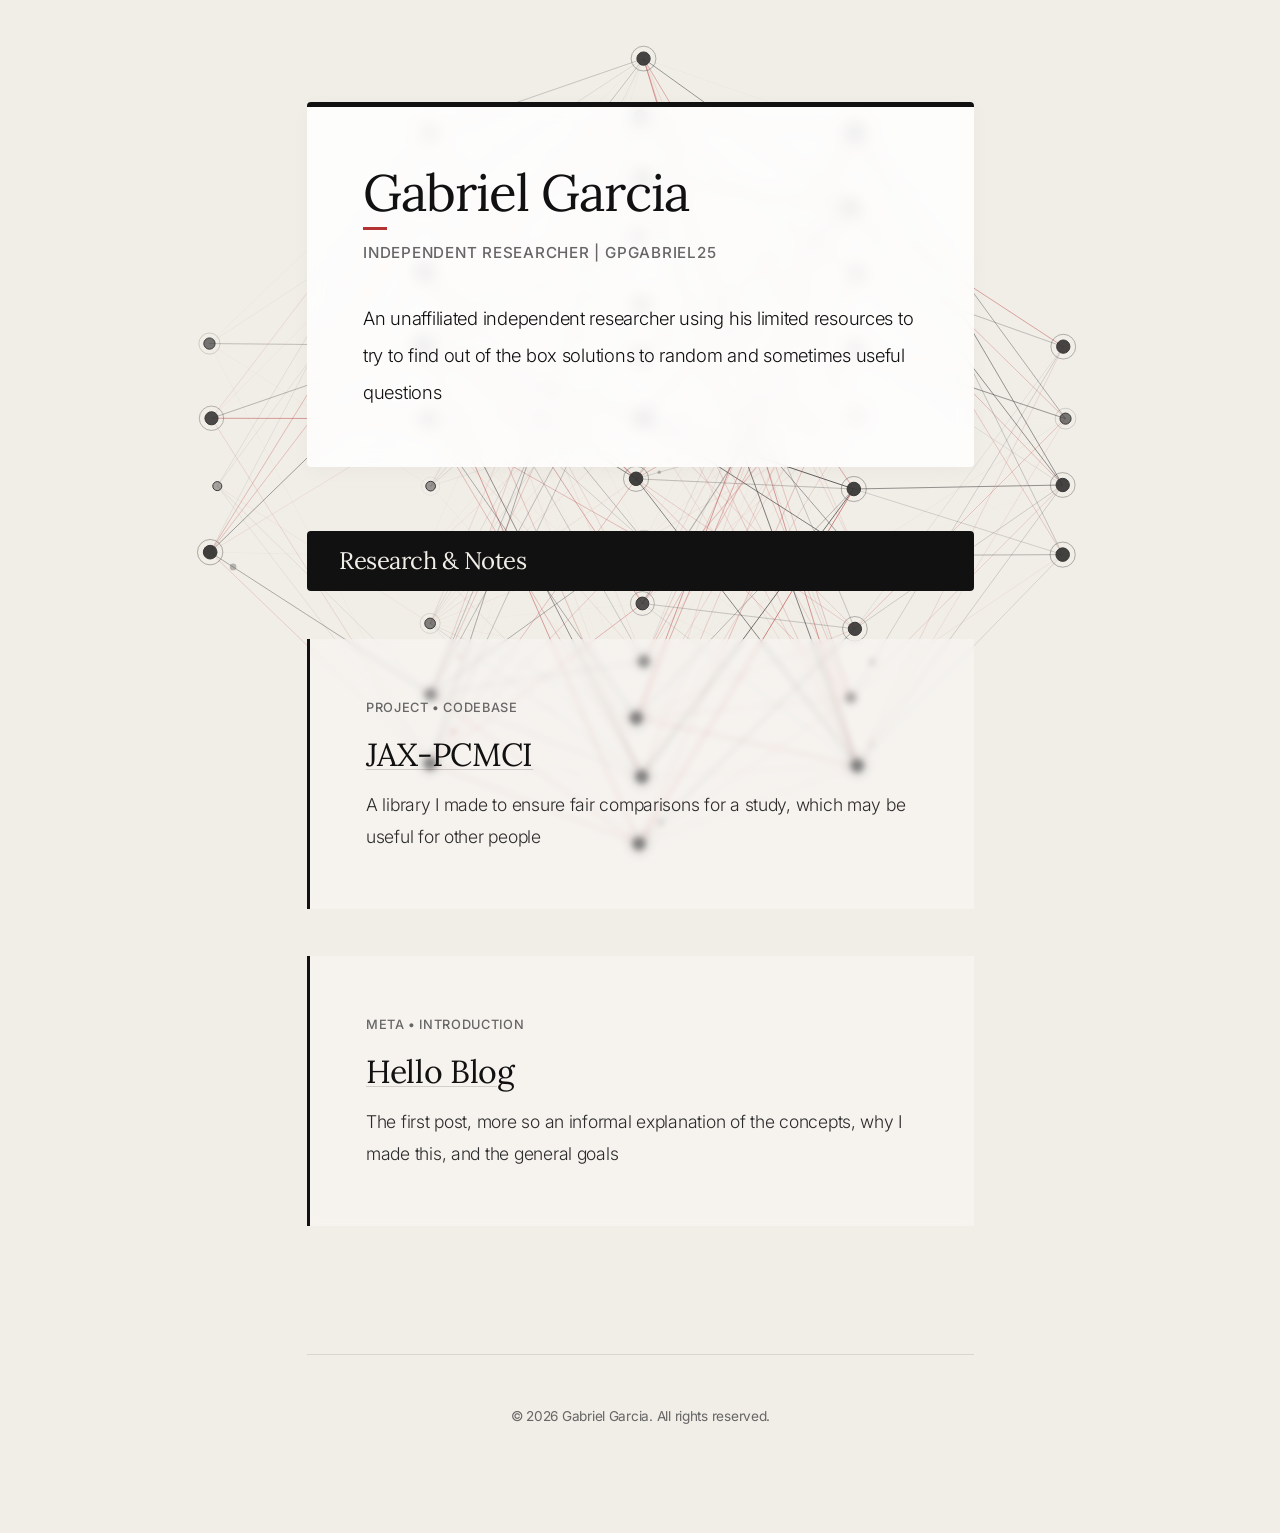
==== index.html @ cdfe9f6c "Woah, real blog now" ====
<!DOCTYPE html>
<html lang="en">
<head>
    <meta charset="UTF-8">
    <meta name="viewport" content="width=device-width, initial-scale=1.0">
    <title>Gabriel Garcia | Independent Researcher</title>
    <link rel="stylesheet" href="styles.css">
    <link rel="preconnect" href="https://fonts.googleapis.com">
    <link rel="preconnect" href="https://fonts.gstatic.com" crossorigin>
    <link href="https://fonts.googleapis.com/css2?family=Inter:wght@400;500;600&family=Lora:ital,wght@0,400;0,500;1,400&display=swap" rel="stylesheet">
</head>
<body>
    <canvas id="network-canvas"></canvas>
    
    <div class="container">
        <header class="header post" style="margin-bottom: 4rem; border-left: none; border-top: 5px solid var(--text-black); backdrop-filter: blur(8px); -webkit-backdrop-filter: blur(8px); background-color: rgba(255, 255, 255, 0.85); padding: clamp(2rem, 5vw, 3.5rem); border-radius: 4px; box-shadow: 0 4px 20px rgba(0,0,0,0.03);">
            <h1 style="margin-bottom: 1rem;">Gabriel Garcia</h1>
            <p class="subtitle">Independent Researcher | gpgabriel25</p>
            <p class="bio">
                An unaffiliated independent researcher using his limited resources to try to find out of the box solutions to random and sometimes useful questions
            </p>
        </header>

        <main class="feed">
            <div class="post title-card" style="padding: 1rem 2rem; background-color: #111111; color: #f1ede7; border: none; border-radius: 4px;">
                <h2 style="margin: 0; border: none; padding: 0; color: #f1ede7;">Research &amp; Notes</h2>
            </div>

            <article class="post">
                <div class="post-meta">Project &bull; Codebase</div>
                <h3 class="post-title"><a href="jax-pcmci.html">JAX-PCMCI</a></h3>
                <p class="post-excerpt">A library I made to ensure fair comparisons for a study, which may be useful for other people</p>
            </article>

            <article class="post">
                <div class="post-meta">Meta &bull; Introduction</div>
                <h3 class="post-title"><a href="hello-blog.html">Hello Blog</a></h3>
                <p class="post-excerpt">The first post, more so an informal explanation of the concepts, why I made this, and the general goals</p>
            </article>
        </main>
        
        <footer>
            <p>&copy; 2026 Gabriel Garcia. All rights reserved.</p>
        </footer>
    </div>

    <script src="script.js"></script>
</body>
</html>
---- styles.css ----
:root {
    --bg-beige: #f1ede7; /* Reverted to classy, muted pale paper beige */
    --text-black: #111111;
    --card-white: rgba(255, 255, 255, 0.35);
    --meta-gray: #666666;
    --accent-line: rgba(17, 17, 17, 0.1);
}

* {
    box-sizing: border-box;
    margin: 0;
    padding: 0;
}

::selection {
    background-color: rgba(0, 0, 0, 0.08);
    color: currentcolor;
    text-shadow: none;
}
::-moz-selection {
    background-color: rgba(0, 0, 0, 0.08);
    color: currentcolor;
    text-shadow: none;
}

body {
    background-color: var(--bg-beige);
    color: var(--text-black);
    font-family: 'Inter', system-ui, -apple-system, sans-serif;
    font-size: clamp(1rem, 1vw + 0.875rem, 1.125rem);
    line-height: 2;
    letter-spacing: -0.015em;
    position: relative;
    overflow-x: hidden;
}

#network-canvas {
    position: fixed;
    top: 0;
    left: 0;
    width: 100vw;
    height: 100vh;
    z-index: -1;
    pointer-events: none;
    opacity: 0.85;
    contain: layout paint size style;
    will-change: opacity;
    animation: fadeInCanvas 2.5s ease-out forwards;
}

@keyframes fadeInCanvas {
    0% { opacity: 0; }
    100% { opacity: 0.85; }
}

/* Asymmetrical Grid Style Structural Flow */
.container {
    max-width: 65ch; /* Strict typographic containment */
    margin: 0 auto;
    padding: clamp(4rem, 8vw, 8rem) 1.5rem;
}

/* Typography */
h1, h2, h3 {
    font-family: 'Lora', serif;
    font-weight: 300;
    letter-spacing: -0.02em;
    line-height: 1.15;
    color: var(--text-black);
}

h1 {
    font-size: clamp(2.5rem, 4vw, 3.5rem);
    margin-bottom: 0.5rem;
    position: relative;
    display: inline-block;
}

h1::after {
    content: '';
    position: absolute;
    bottom: -8px;
    left: 0;
    width: 24px;
    height: 3px;
    background-color: #b43232;
}

h2 {
    font-size: 1.5rem;
    margin-block-start: 4rem;
    margin-block-end: 2.5rem;
    padding-bottom: 0.5rem;
    border-bottom: 1px solid var(--accent-line);
}

.subtitle {
    font-size: 0.95rem;
    color: var(--meta-gray);
    font-weight: 500;
    letter-spacing: 0.05em;
    text-transform: uppercase;
    margin-bottom: 2rem;
}

.bio {
    font-size: 1.15rem;
    color: var(--text-black);
    font-weight: 300;
    max-width: 60ch;
}

.header {
    margin-bottom: 6rem;
}

/* Posts Feed */
.feed {
    display: flex;
    flex-direction: column;
    gap: 3rem;
}

.post {
    background-color: var(--card-white);
    backdrop-filter: blur(3px);
    -webkit-backdrop-filter: blur(3px);
    padding: clamp(2rem, 5vw, 3.5rem);
    border: none;
    border-left: 3px solid var(--text-black);
    transition: background-color 0.4s ease, border-left-color 0.4s ease;
    contain: content;
}

.post:hover {
    background-color: rgba(255, 255, 255, 0.6);
    border-left-color: #b43232; /* Subtle red hover syncs with the neural net */
}

.post-meta {
    font-size: 0.8rem;
    color: var(--meta-gray);
    margin-bottom: 1rem;
    letter-spacing: 0.05em;
    text-transform: uppercase;
    font-weight: 500;
}

.post-title {
    font-size: clamp(1.5rem, 3vw, 2rem);
    margin-bottom: 1rem;
    letter-spacing: -0.01em;
    color: var(--text-black);
}

/* Fluid Unobtrusive Link Transitions */
.post-title a {
    color: var(--text-black);
    text-decoration: underline;
    text-decoration-thickness: 1px;
    text-decoration-color: rgba(0, 0, 0, 0.15);
    text-underline-offset: 3px;
    transition: text-decoration-color 0.4s cubic-bezier(0.22, 0.61, 0.36, 1),
                text-underline-offset 0.4s cubic-bezier(0.22, 0.61, 0.36, 1);
}

.post-title a:hover {
    text-decoration-color: rgba(0, 0, 0, 0.85);
    text-underline-offset: 5px;
}

.post-excerpt {
    font-size: 1.1rem;
    color: #2b2b2b;
    font-weight: 300;
    line-height: 1.8;
}

/* Footer */
footer {
    margin-top: 8rem;
    text-align: center;
    font-size: 0.85rem;
    color: var(--meta-gray);
    contain: layout paint;
    border-top: 1px solid var(--accent-line);
    padding-top: 3rem; /* Extreme padding for aesthetic feel */
}

/* Mobile Adjustments */
@media (max-width: 600px) {
    .container {
        padding: 3rem 1.25rem;
    }
    
    .post {
        padding: 1.5rem 1rem;
        background-color: rgba(255, 255, 255, 0.45);
        backdrop-filter: blur(4px);
        -webkit-backdrop-filter: blur(4px);
    }

    h1 {
        display: block;
        margin-bottom: 1rem;
    }
}
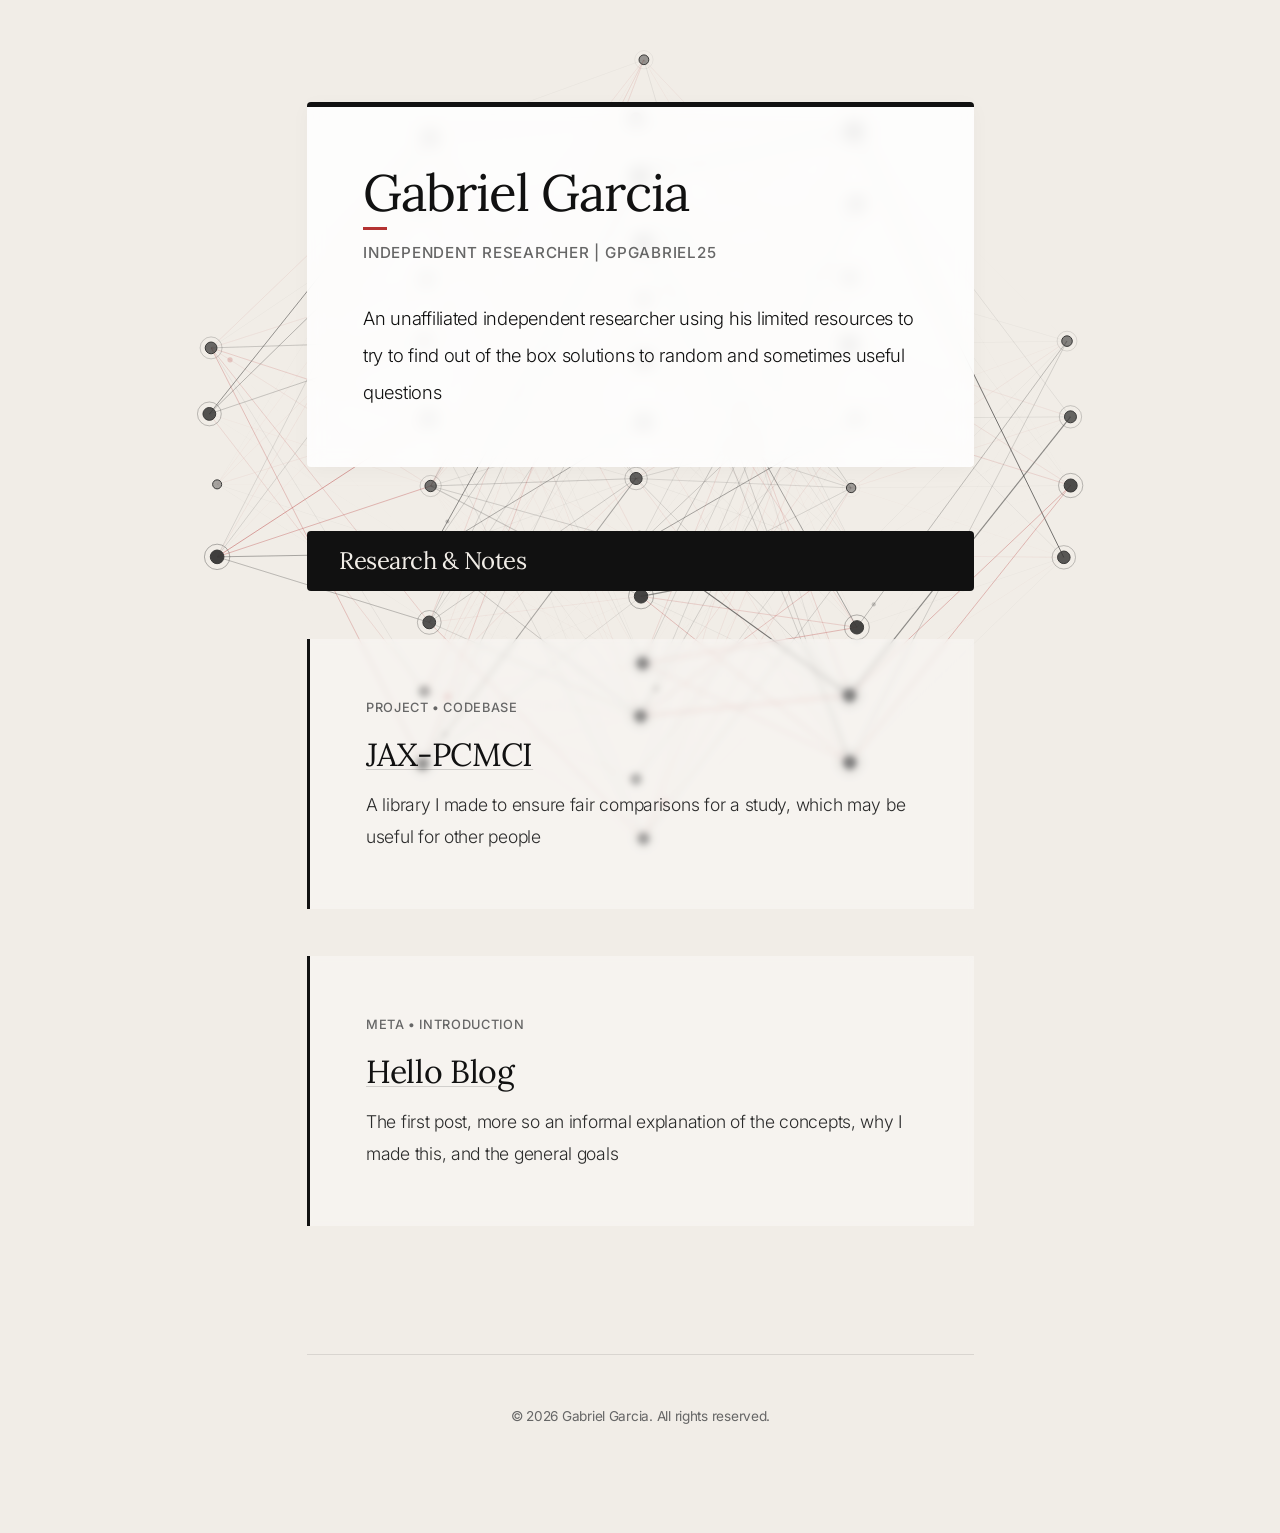
==== commit f0a0b14d: "SEO I suppose" ====
--- a/index.html
+++ b/index.html
@@ -4,6 +4,33 @@
     <meta charset="UTF-8">
     <meta name="viewport" content="width=device-width, initial-scale=1.0">
     <title>Gabriel Garcia | Independent Researcher</title>
+    <meta name="description" content="Gabriel Garcia — independent researcher working on causal discovery, JAX, and machine learning. Projects, writings, and open-source tools.">
+    <link rel="canonical" href="https://gpgabriel25.github.io/">
+    <!-- Open Graph -->
+    <meta property="og:type" content="website">
+    <meta property="og:title" content="Gabriel Garcia | Independent Researcher">
+    <meta property="og:description" content="Independent researcher working on causal discovery, JAX, and machine learning. Projects, writings, and open-source tools.">
+    <meta property="og:url" content="https://gpgabriel25.github.io/">
+    <meta property="og:site_name" content="Gabriel Garcia">
+    <!-- Twitter -->
+    <meta name="twitter:card" content="summary">
+    <meta name="twitter:title" content="Gabriel Garcia | Independent Researcher">
+    <meta name="twitter:description" content="Independent researcher working on causal discovery, JAX, and machine learning.">
+    <!-- Structured Data -->
+    <script type="application/ld+json">
+    {
+      "@context": "https://schema.org",
+      "@type": "WebSite",
+      "name": "Gabriel Garcia",
+      "url": "https://gpgabriel25.github.io/",
+      "author": {
+        "@type": "Person",
+        "name": "Gabriel Garcia",
+        "url": "https://gpgabriel25.github.io/",
+        "jobTitle": "Independent Researcher"
+      }
+    }
+    </script>
     <link rel="stylesheet" href="styles.css">
     <link rel="preconnect" href="https://fonts.googleapis.com">
     <link rel="preconnect" href="https://fonts.gstatic.com" crossorigin>
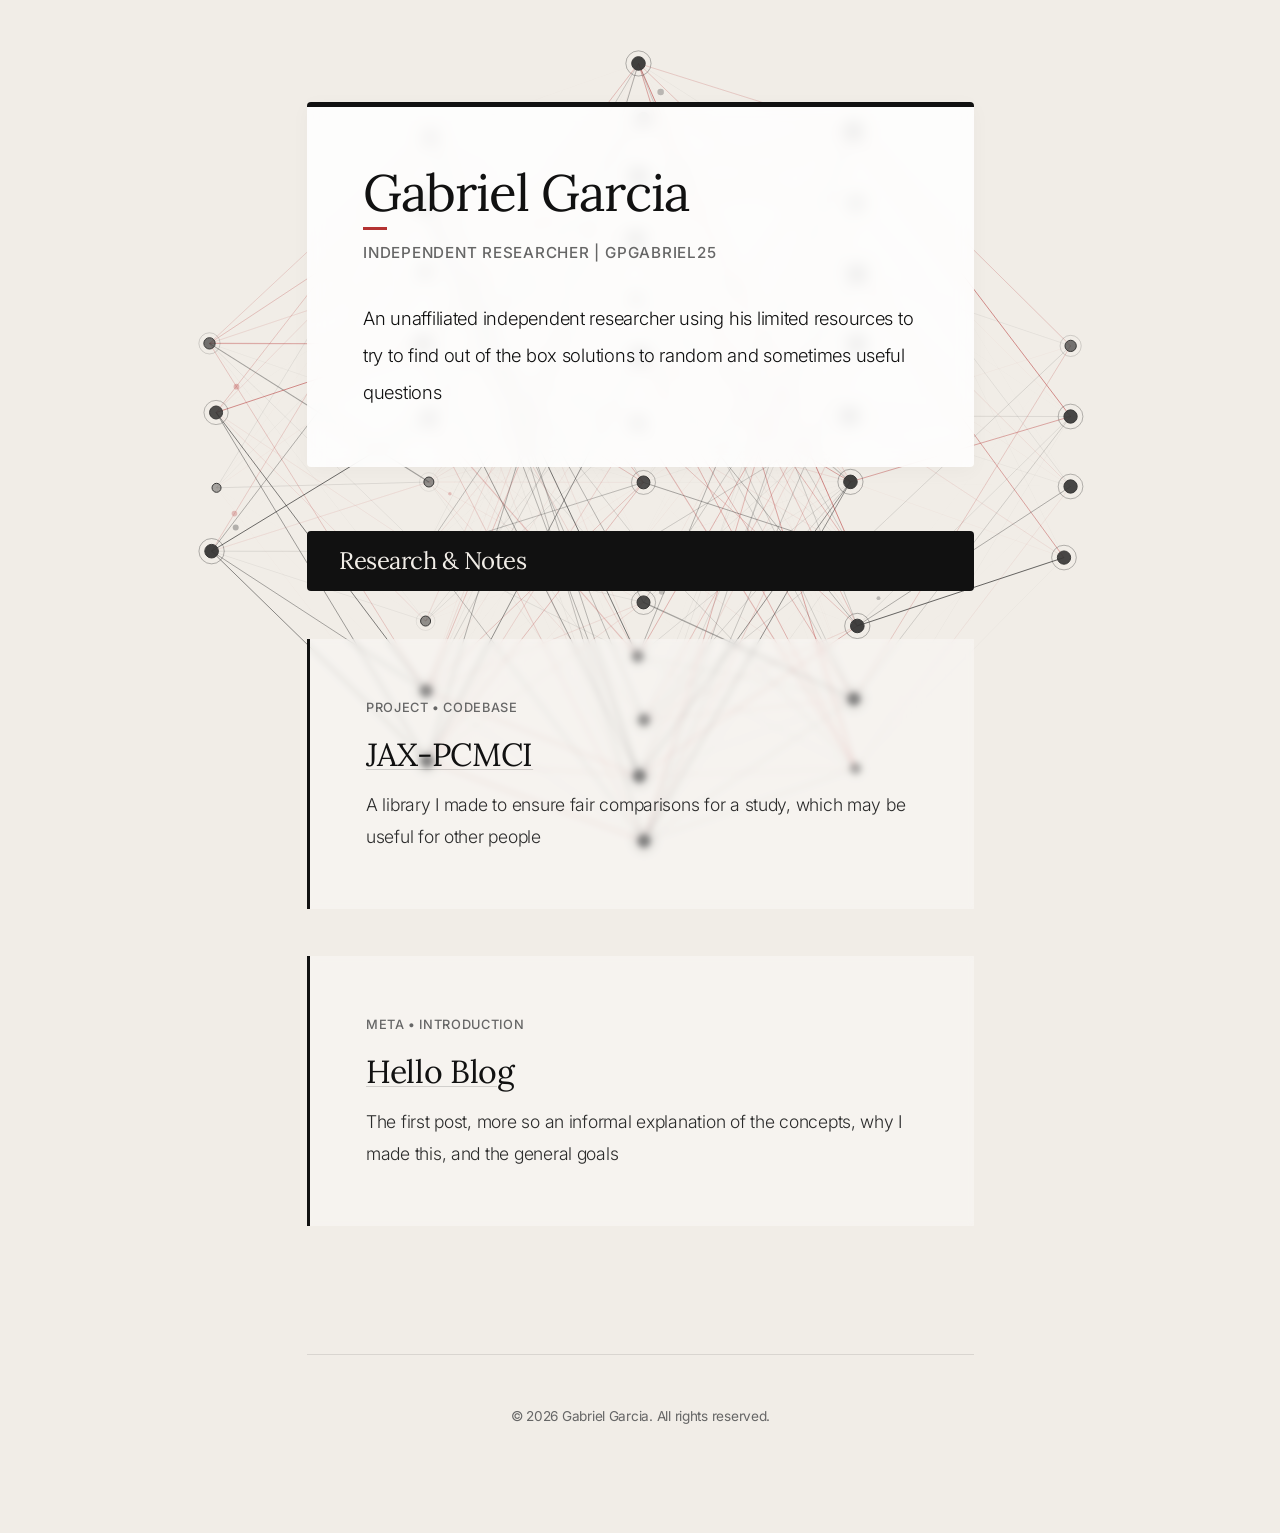
==== commit 349726d6: "Add the google verify thing and fix a weird refresh rate bug I noticed, oh and images, plus a nice f" ====
--- a/index.html
+++ b/index.html
@@ -3,6 +3,7 @@
 <head>
     <meta charset="UTF-8">
     <meta name="viewport" content="width=device-width, initial-scale=1.0">
+    <link rel="icon" type="image/svg+xml" href="favicon.svg">
     <title>Gabriel Garcia | Independent Researcher</title>
     <meta name="description" content="Gabriel Garcia — independent researcher working on causal discovery, JAX, and machine learning. Projects, writings, and open-source tools.">
     <link rel="canonical" href="https://gpgabriel25.github.io/">
@@ -12,10 +13,14 @@
     <meta property="og:description" content="Independent researcher working on causal discovery, JAX, and machine learning. Projects, writings, and open-source tools.">
     <meta property="og:url" content="https://gpgabriel25.github.io/">
     <meta property="og:site_name" content="Gabriel Garcia">
+    <meta property="og:image" content="https://gpgabriel25.github.io/images/og-index.png">
+    <meta property="og:image:width" content="1200">
+    <meta property="og:image:height" content="630">
     <!-- Twitter -->
-    <meta name="twitter:card" content="summary">
+    <meta name="twitter:card" content="summary_large_image">
     <meta name="twitter:title" content="Gabriel Garcia | Independent Researcher">
     <meta name="twitter:description" content="Independent researcher working on causal discovery, JAX, and machine learning.">
+    <meta name="twitter:image" content="https://gpgabriel25.github.io/images/og-index.png">
     <!-- Structured Data -->
     <script type="application/ld+json">
     {
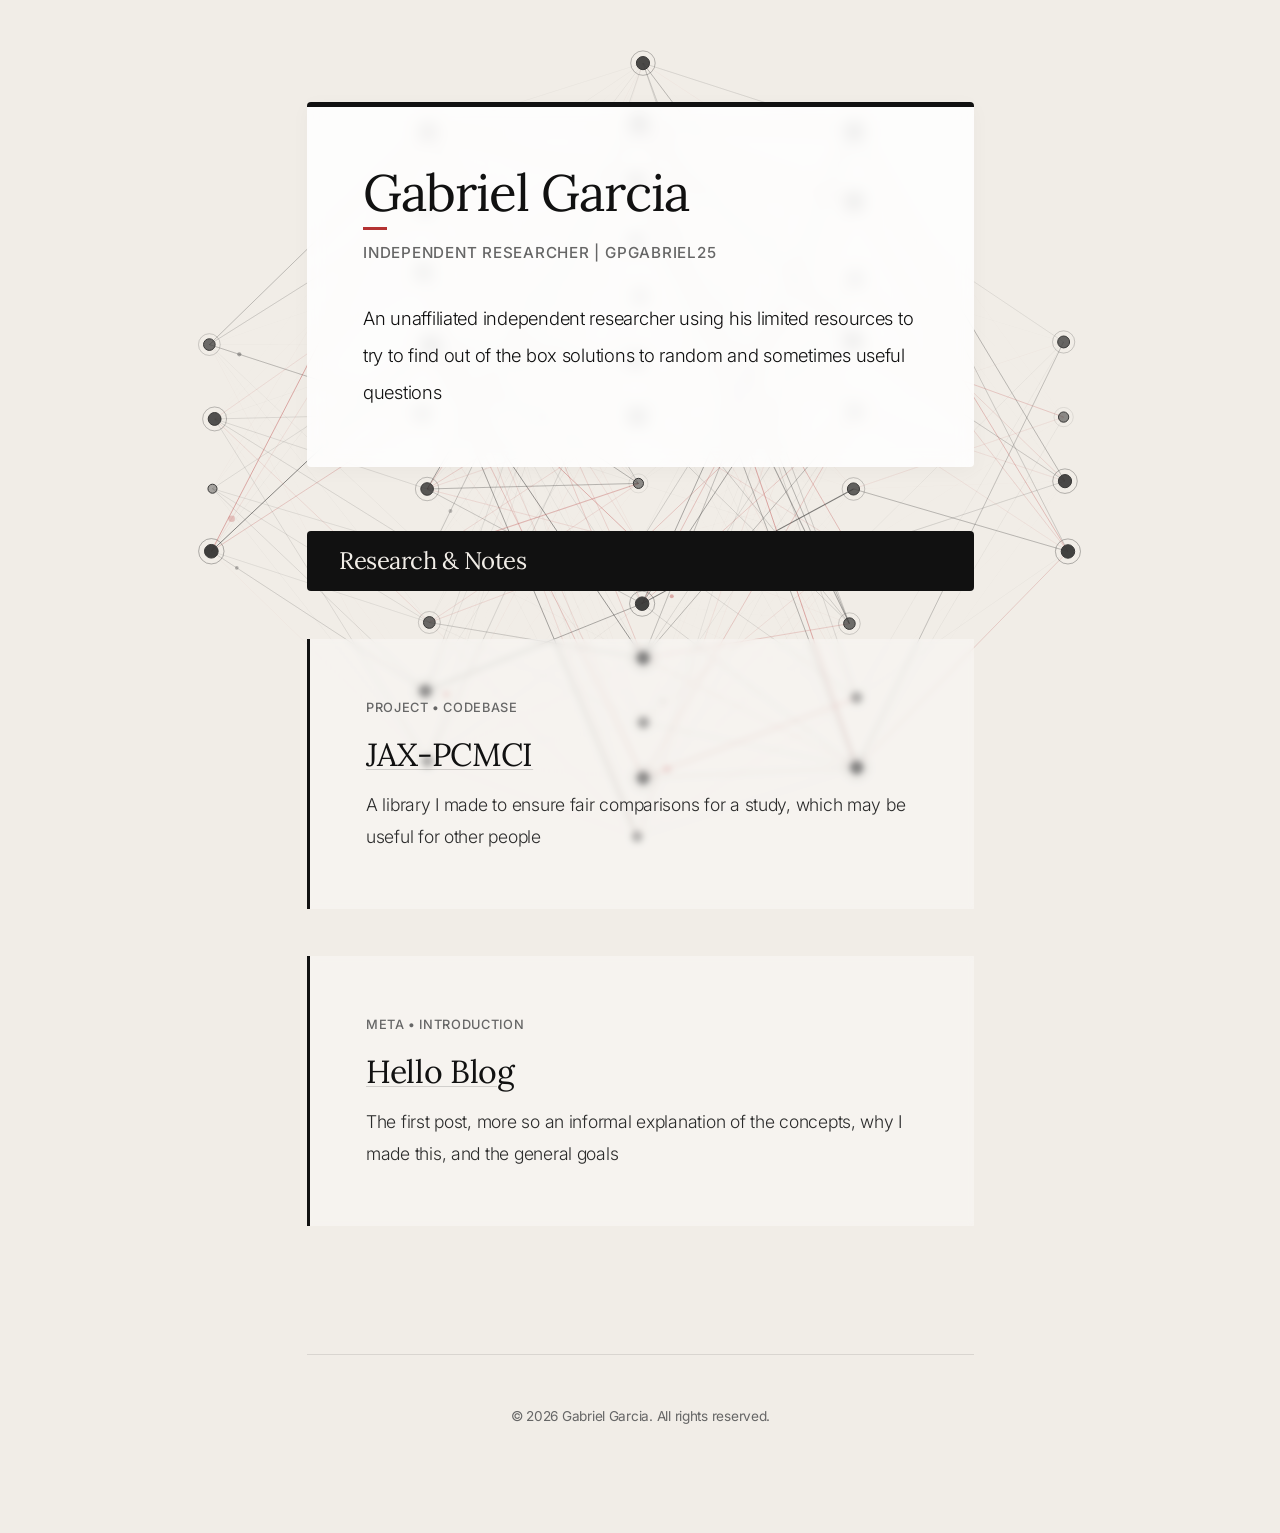
==== commit 74305ead: "SEO: fix H1 headings, add defer to scripts, add custom 404" ====
--- a/index.html
+++ b/index.html
@@ -76,6 +76,6 @@
         </footer>
     </div>
 
-    <script src="script.js"></script>
+    <script src="script.js" defer></script>
 </body>
 </html>
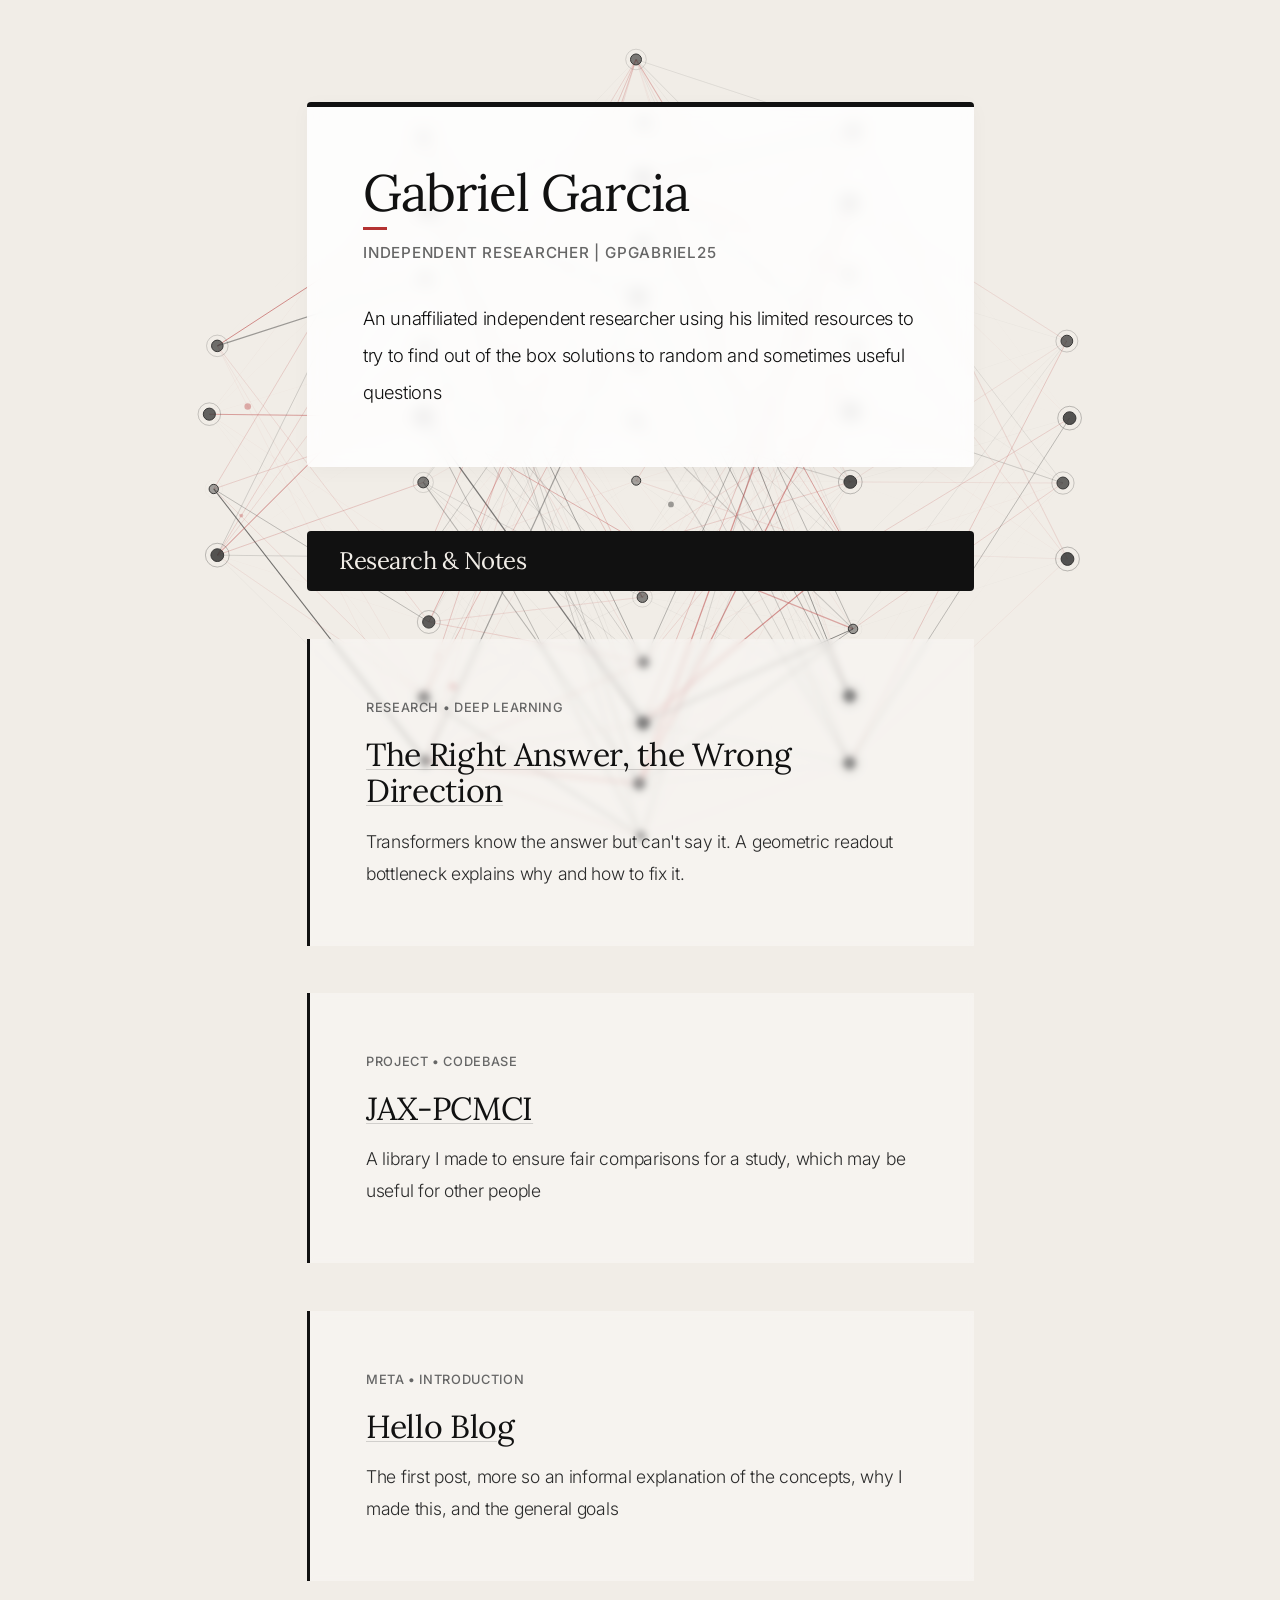
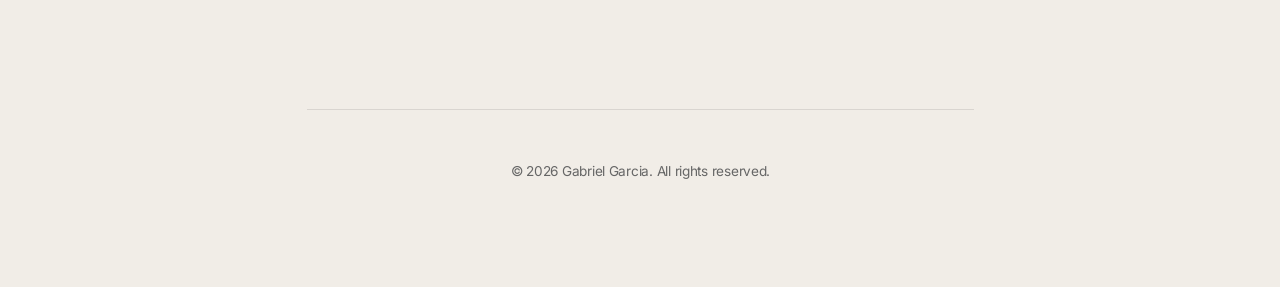
==== commit 275a7797: "index: add counting blog entry" ====
--- a/index.html
+++ b/index.html
@@ -59,6 +59,12 @@
             </div>
 
             <article class="post">
+                <div class="post-meta">Research &bull; Deep Learning</div>
+                <h3 class="post-title"><a href="why-transformers-cant-count.html">The Right Answer, the Wrong Direction</a></h3>
+                <p class="post-excerpt">Transformers know the answer but can't say it. A geometric readout bottleneck explains why and how to fix it.</p>
+            </article>
+
+            <article class="post">
                 <div class="post-meta">Project &bull; Codebase</div>
                 <h3 class="post-title"><a href="jax-pcmci.html">JAX-PCMCI</a></h3>
                 <p class="post-excerpt">A library I made to ensure fair comparisons for a study, which may be useful for other people</p>
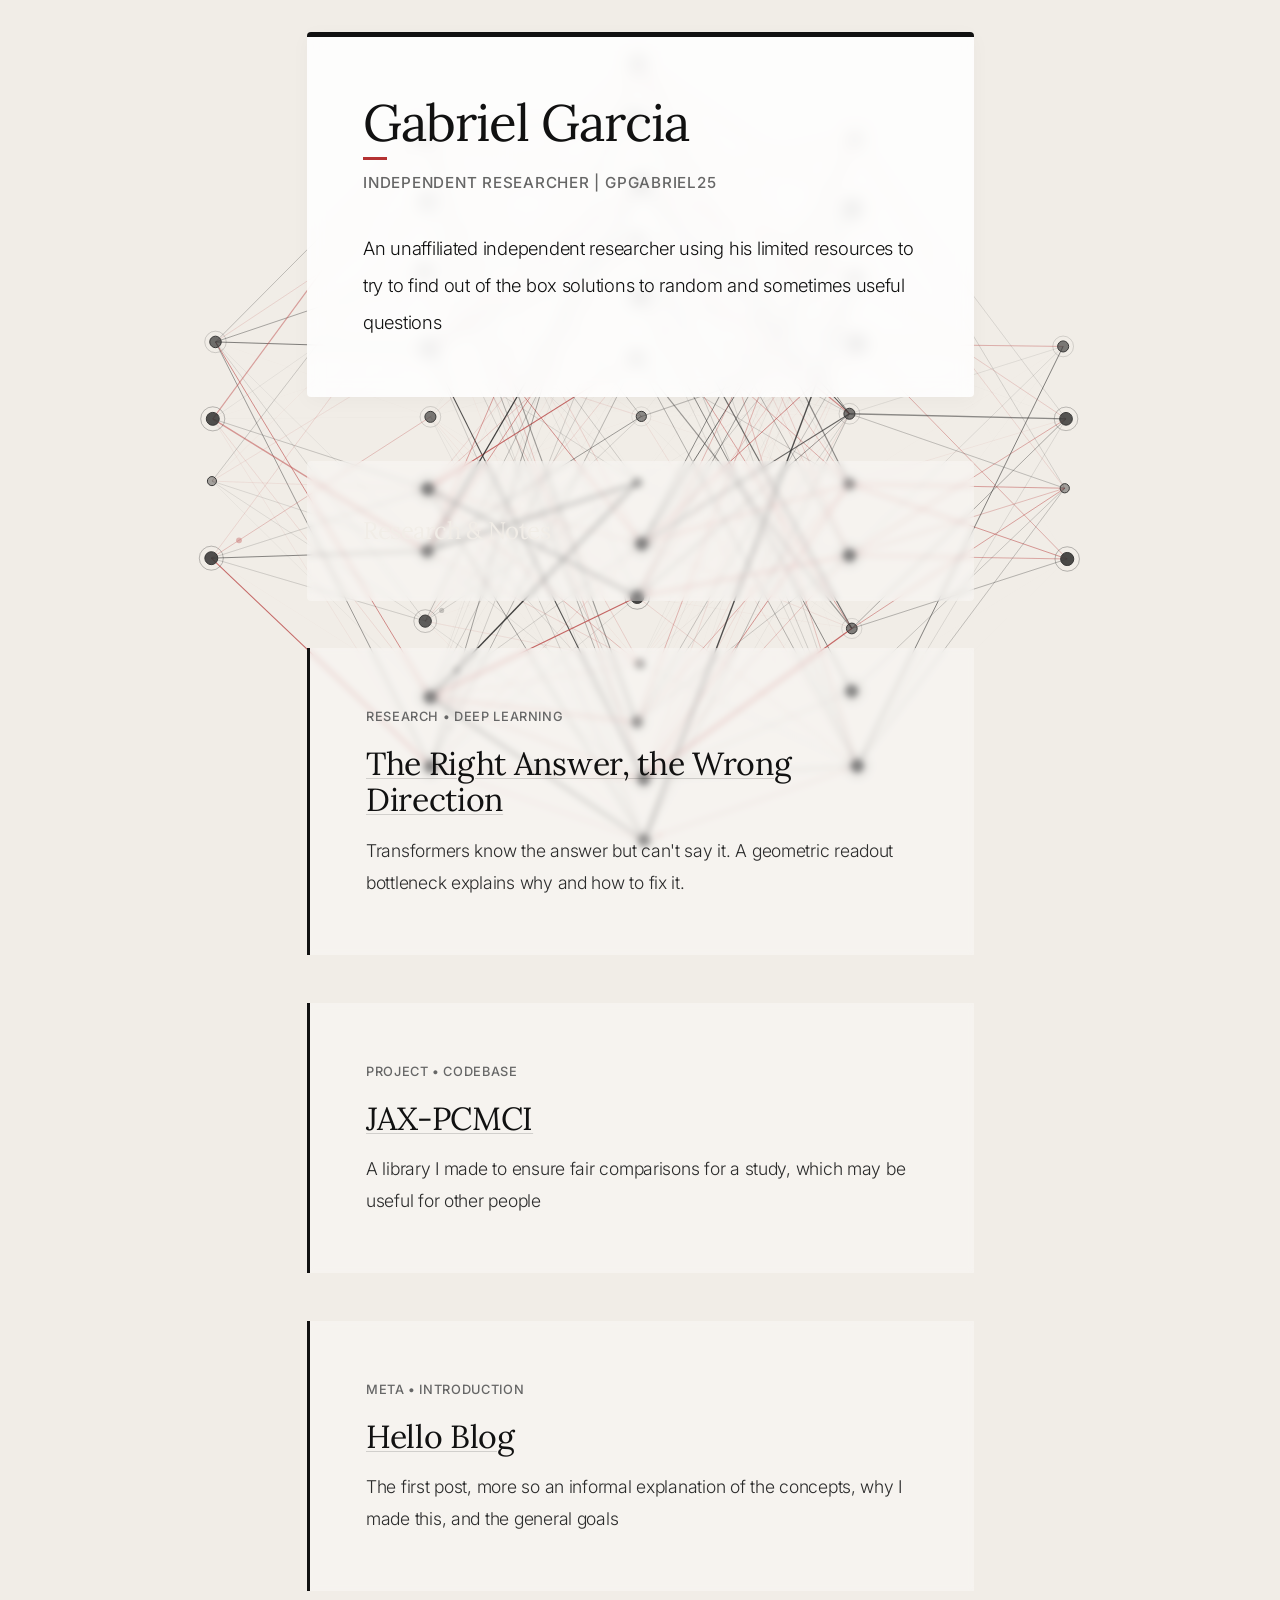
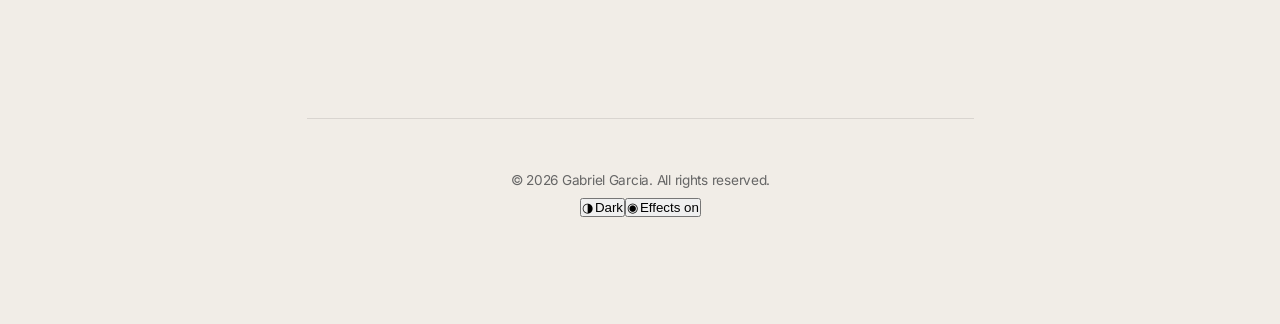
==== commit f8b36c36: "I have a love hate relationship with web design" ====
--- a/index.html
+++ b/index.html
@@ -40,12 +40,13 @@
     <link rel="preconnect" href="https://fonts.googleapis.com">
     <link rel="preconnect" href="https://fonts.gstatic.com" crossorigin>
     <link href="https://fonts.googleapis.com/css2?family=Inter:wght@400;500;600&family=Lora:ital,wght@0,400;0,500;1,400&display=swap" rel="stylesheet">
+    <script>try{var _t=localStorage.getItem('theme');if(_t)document.documentElement.setAttribute('data-theme',_t);if(localStorage.getItem('effects')=='off')document.documentElement.classList.add('effects-off');}catch(_e){}</script>
 </head>
 <body>
     <canvas id="network-canvas"></canvas>
     
     <div class="container">
-        <header class="header post" style="margin-bottom: 4rem; border-left: none; border-top: 5px solid var(--text-black); backdrop-filter: blur(8px); -webkit-backdrop-filter: blur(8px); background-color: rgba(255, 255, 255, 0.85); padding: clamp(2rem, 5vw, 3.5rem); border-radius: 4px; box-shadow: 0 4px 20px rgba(0,0,0,0.03);">
+        <header class="header post">
             <h1 style="margin-bottom: 1rem;">Gabriel Garcia</h1>
             <p class="subtitle">Independent Researcher | gpgabriel25</p>
             <p class="bio">
@@ -54,8 +55,8 @@
         </header>
 
         <main class="feed">
-            <div class="post title-card" style="padding: 1rem 2rem; background-color: #111111; color: #f1ede7; border: none; border-radius: 4px;">
-                <h2 style="margin: 0; border: none; padding: 0; color: #f1ede7;">Research &amp; Notes</h2>
+            <div class="post title-card">
+                <h2>Research &amp; Notes</h2>
             </div>
 
             <article class="post">
@@ -83,5 +84,6 @@
     </div>
 
     <script src="script.js" defer></script>
+    <script src="site-controls.js" defer></script>
 </body>
 </html>
--- a/styles.css
+++ b/styles.css
@@ -57,7 +57,7 @@
 .container {
     max-width: 65ch; /* Strict typographic containment */
     margin: 0 auto;
-    padding: clamp(4rem, 8vw, 8rem) 1.5rem;
+    padding: 2rem 1.5rem clamp(4rem, 8vw, 8rem);
 }
 
 /* Typography */
@@ -112,6 +112,37 @@
 
 .header {
     margin-bottom: 6rem;
+}
+
+/* Post header box — shared across all blog posts and index */
+.header.post {
+    border-left: none;
+    border-top: 5px solid var(--text-black);
+    backdrop-filter: blur(8px);
+    -webkit-backdrop-filter: blur(8px);
+    background-color: rgba(255, 255, 255, 0.85);
+    padding: clamp(2rem, 5vw, 3.5rem);
+    border-radius: 4px;
+    box-shadow: 0 4px 20px rgba(0, 0, 0, 0.03);
+    margin-bottom: 4rem;
+}
+
+/* Title card — dark heading block at top of feed */
+.title-card {
+    padding: 1rem 2rem;
+    background-color: #111111;
+    color: #f1ede7;
+    border: none !important;
+    border-radius: 4px;
+}
+
+.title-card h1,
+.title-card h2,
+.title-card h3 {
+    margin: 0;
+    border: none;
+    padding: 0;
+    color: #f1ede7;
 }
 
 /* Posts Feed */
@@ -190,7 +221,7 @@
 /* Mobile Adjustments */
 @media (max-width: 600px) {
     .container {
-        padding: 3rem 1.25rem;
+        padding: 1.5rem 1.25rem clamp(3rem, 6vw, 6rem);
     }
     
     .post {
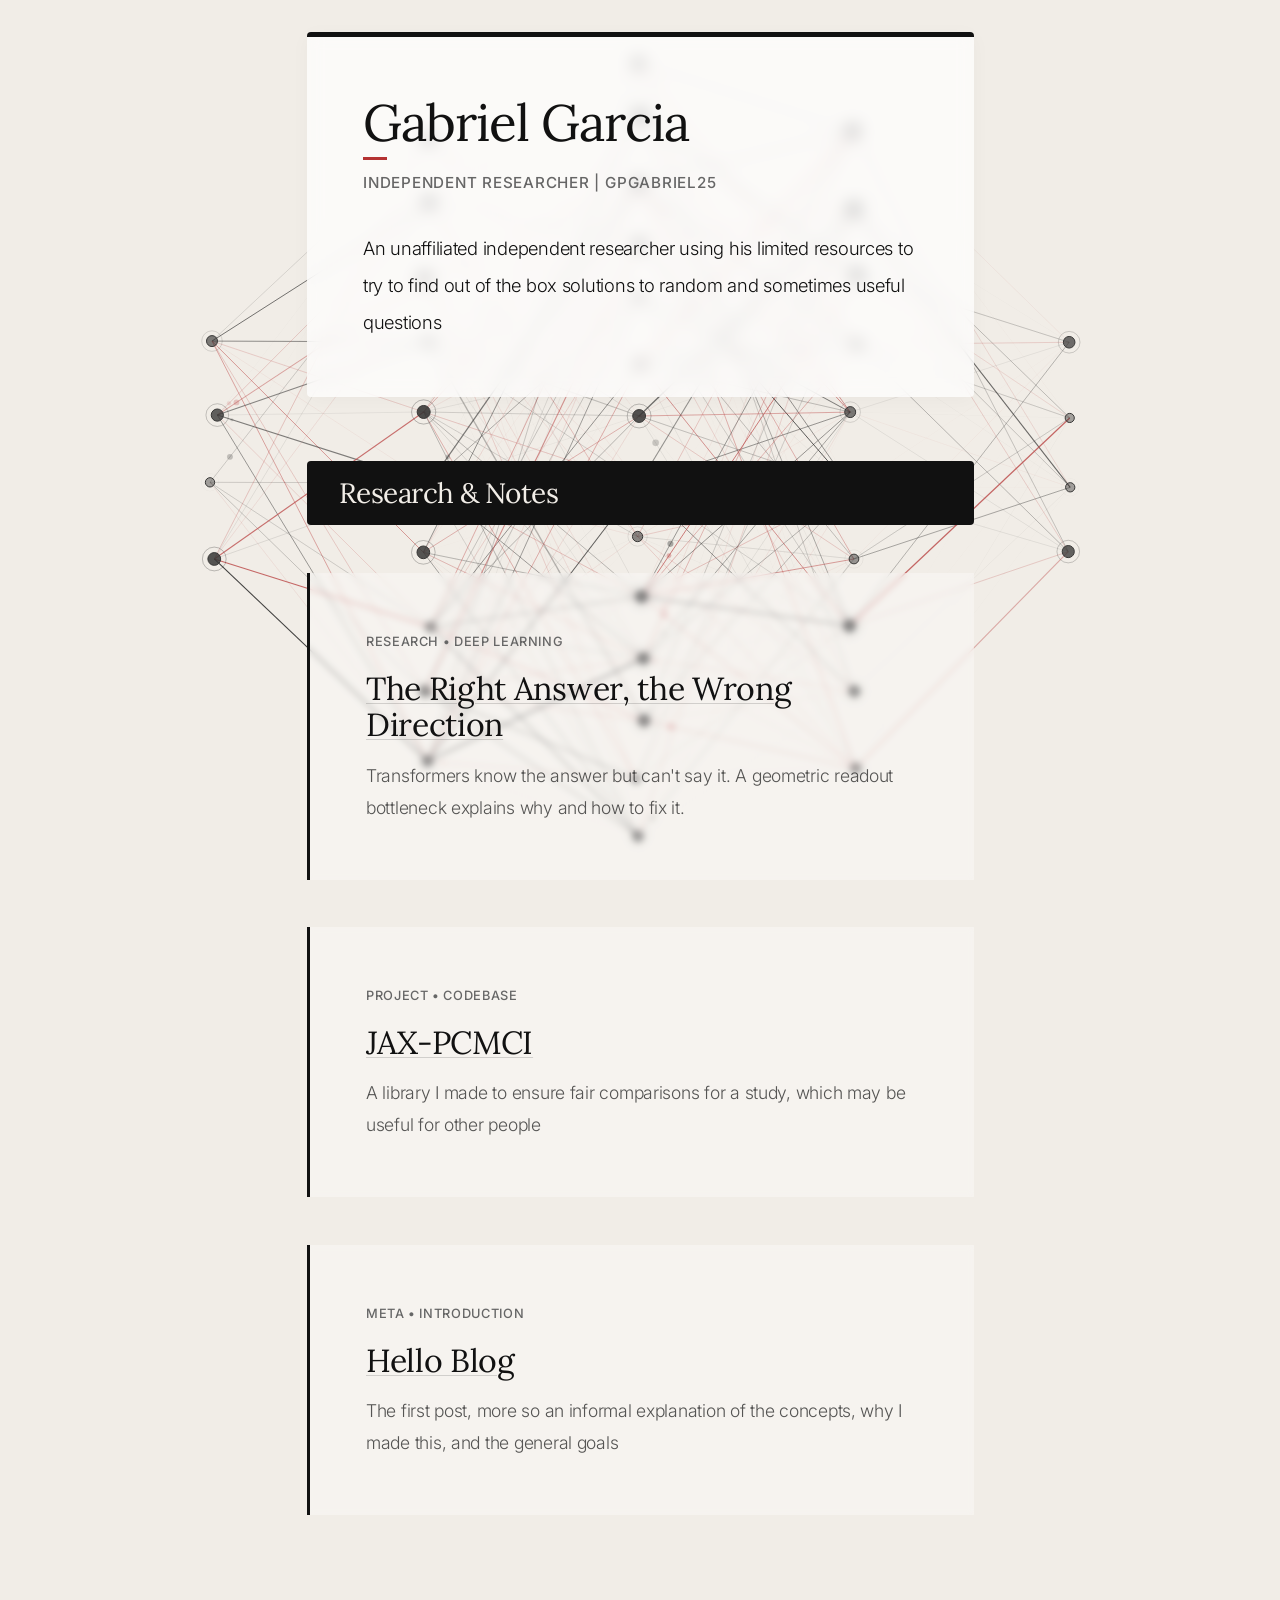
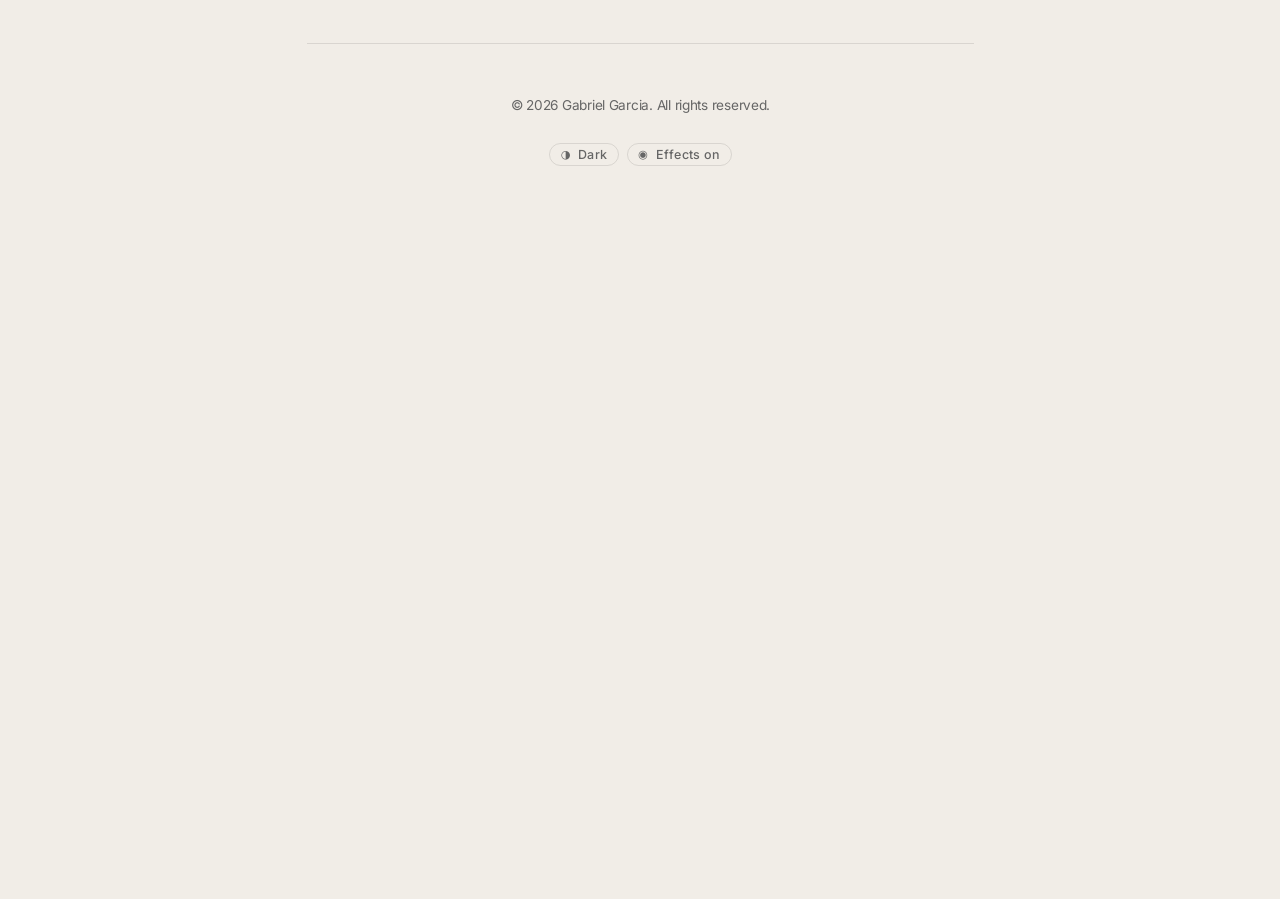
==== commit 0a732c67: "Polish published pages and centralize visual controls" ====
--- a/index.html
+++ b/index.html
@@ -47,7 +47,7 @@
     
     <div class="container">
         <header class="header post">
-            <h1 style="margin-bottom: 1rem;">Gabriel Garcia</h1>
+            <h1>Gabriel Garcia</h1>
             <p class="subtitle">Independent Researcher | gpgabriel25</p>
             <p class="bio">
                 An unaffiliated independent researcher using his limited resources to try to find out of the box solutions to random and sometimes useful questions
--- a/styles.css
+++ b/styles.css
@@ -1,9 +1,24 @@
 :root {
-    --bg-beige: #f1ede7; /* Reverted to classy, muted pale paper beige */
+    --bg-beige: #f1ede7;
     --text-black: #111111;
     --card-white: rgba(255, 255, 255, 0.35);
     --meta-gray: #666666;
     --accent-line: rgba(17, 17, 17, 0.1);
+    --accent-red: #b43232;
+    /* Used in 404 / misc inline refs */
+    --text-gray: #555555;
+    --accent: var(--text-black);
+}
+
+[data-theme="dark"] {
+    --bg-beige: #100f0d;
+    --text-black: #f1ede7;
+    --card-white: rgba(255, 245, 235, 0.04);
+    --meta-gray: #9a9a9a;
+    --accent-line: rgba(255, 255, 255, 0.08);
+    --accent-red: #cf5b5b;
+    --text-gray: #aaaaaa;
+    --accent: var(--text-black);
 }
 
 * {
@@ -32,6 +47,7 @@
     letter-spacing: -0.015em;
     position: relative;
     overflow-x: hidden;
+    transition: background-color 0.3s ease, color 0.3s ease;
 }
 
 #network-canvas {
@@ -83,7 +99,7 @@
     left: 0;
     width: 24px;
     height: 3px;
-    background-color: #b43232;
+    background-color: var(--accent-red);
 }
 
 h2 {
@@ -120,29 +136,27 @@
     border-top: 5px solid var(--text-black);
     backdrop-filter: blur(8px);
     -webkit-backdrop-filter: blur(8px);
-    background-color: rgba(255, 255, 255, 0.85);
+    background-color: rgba(255, 255, 255, 0.72);
     padding: clamp(2rem, 5vw, 3.5rem);
     border-radius: 4px;
     box-shadow: 0 4px 20px rgba(0, 0, 0, 0.03);
     margin-bottom: 4rem;
 }
 
-/* Title card — dark heading block at top of feed */
-.title-card {
-    padding: 1rem 2rem;
-    background-color: #111111;
-    color: #f1ede7;
-    border: none !important;
-    border-radius: 4px;
-}
-
-.title-card h1,
-.title-card h2,
-.title-card h3 {
-    margin: 0;
-    border: none;
-    padding: 0;
-    color: #f1ede7;
+/* Index hero heading */
+.header.post h1 {
+    margin-bottom: 1rem;
+}
+
+/* Back-navigation link inside blog post headers */
+.header.post .back-nav {
+    margin-bottom: 0;
+}
+
+/* Compact headers that only contain the back-navigation link */
+.header.post:has(> .back-nav:only-child) {
+    padding: 1.15rem 1.35rem;
+    margin-bottom: 2rem;
 }
 
 /* Posts Feed */
@@ -165,7 +179,46 @@
 
 .post:hover {
     background-color: rgba(255, 255, 255, 0.6);
-    border-left-color: #b43232; /* Subtle red hover syncs with the neural net */
+    border-left-color: var(--accent-red); /* Subtle red hover syncs with the neural net */
+}
+
+/* Title card — inverted accent block (placed after .post to win specificity) */
+.post.title-card {
+    background-color: #111111;
+    color: #f1ede7;
+    border: none !important;
+    border-left: none !important;
+    padding: 1rem 2rem;
+    border-radius: 4px;
+}
+
+.post.title-card:hover {
+    background-color: #111111;
+    border-left-color: transparent !important;
+}
+
+.post.title-card h1,
+.post.title-card h2,
+.post.title-card h3 {
+    margin: 0;
+    border: none;
+    padding: 0;
+    color: #f1ede7;
+    font-size: 1.75rem;
+}
+
+/* Back-nav header on blog posts */
+.back-nav {
+    margin-bottom: 0.65rem;
+}
+
+/* Section sub-headings inside articles */
+.post h4 {
+    font-family: Lora, Georgia, serif;
+    margin-top: 2rem;
+    margin-bottom: 0.5rem;
+    font-size: 1.1rem;
+    font-weight: 600;
 }
 
 .post-meta {
@@ -202,7 +255,8 @@
 
 .post-excerpt {
     font-size: 1.1rem;
-    color: #2b2b2b;
+    color: var(--text-black);
+    opacity: 0.7;
     font-weight: 300;
     line-height: 1.8;
 }
@@ -216,6 +270,7 @@
     contain: layout paint;
     border-top: 1px solid var(--accent-line);
     padding-top: 3rem; /* Extreme padding for aesthetic feel */
+    padding-bottom: 70vh; /* Keep a reveal zone below content for the canvas effects */
 }
 
 /* Mobile Adjustments */
@@ -237,3 +292,177 @@
     }
 }
 
+/* Back navigation link */
+.back-link,
+.back-link:visited {
+    color: var(--text-black);
+    text-decoration: none;
+    font-size: 0.95rem;
+    font-weight: 500;
+    letter-spacing: 0.01em;
+    transition: opacity 0.2s ease, color 0.2s ease;
+}
+
+.back-link:hover {
+    opacity: 0.65;
+}
+
+/* ─── Effects toggle ──────────────────────────────────────── */
+/* When effects are off, hide all canvas animations instantly */
+.effects-off #network-canvas {
+    display: none !important;
+}
+
+/* ─── Dark mode overrides ─────────────────────────────────── */
+[data-theme="dark"] body {
+    background-color: var(--bg-beige);
+}
+
+[data-theme="dark"] .header.post {
+    background-color: rgba(255, 255, 255, 0.04);
+    border-top-color: var(--text-black);
+    box-shadow: 0 4px 20px rgba(0, 0, 0, 0.4);
+}
+
+[data-theme="dark"] .post {
+    background-color: var(--card-white);
+    border-left-color: rgba(241, 237, 231, 0.25);
+}
+
+[data-theme="dark"] .post:hover {
+    background-color: rgba(255, 255, 255, 0.08);
+    border-left-color: var(--accent-red);
+}
+
+[data-theme="dark"] .post.title-card {
+    background-color: #f1ede7;
+    color: #111111;
+    border-left: none !important;
+}
+
+[data-theme="dark"] .post.title-card:hover {
+    background-color: #f1ede7;
+}
+
+[data-theme="dark"] .post.title-card h1,
+[data-theme="dark"] .post.title-card h2,
+[data-theme="dark"] .post.title-card h3 {
+    color: #111111;
+}
+
+[data-theme="dark"] .post-excerpt {
+    opacity: 0.75;
+}
+
+[data-theme="dark"] .post-title a {
+    color: var(--text-black);
+    text-decoration-color: rgba(241, 237, 231, 0.2);
+}
+
+[data-theme="dark"] .post-title a:hover {
+    text-decoration-color: rgba(241, 237, 231, 0.8);
+}
+
+[data-theme="dark"] footer {
+    border-top-color: var(--accent-line);
+}
+
+/* Blog post content in dark mode */
+[data-theme="dark"] a {
+    color: var(--text-black); /* var resolves to #f1ede7 in dark mode */
+}
+
+[data-theme="dark"] code,
+[data-theme="dark"] pre {
+    background-color: rgba(255, 255, 255, 0.07);
+}
+
+/* Global link color — inherits from CSS var so dark mode works automatically */
+a {
+    color: var(--text-black);
+}
+
+/* Inline code and code blocks */
+code {
+    background-color: rgba(17, 17, 17, 0.06);
+    padding: 0.15em 0.45em;
+    border-radius: 3px;
+    font-size: 0.875em;
+    font-family: 'SF Mono', 'Fira Code', 'Cascadia Code', monospace;
+}
+
+pre {
+    background-color: rgba(17, 17, 17, 0.06);
+    padding: 1.25rem 1.5rem;
+    border-radius: 4px;
+    overflow-x: auto;
+    margin: 1.5rem 0;
+    font-size: 0.875em;
+    line-height: 1.7;
+}
+
+pre code {
+    background: none;
+    padding: 0;
+}
+
+/* Transition all themed elements smoothly */
+.header.post, .post, .title-card, footer, a, code, pre {
+    transition: background-color 0.3s ease, border-color 0.3s ease, color 0.3s ease;
+}
+
+/* ─── Site controls (dark mode / effects toggle buttons) ─── */
+.site-controls {
+    display: flex;
+    gap: 0.5rem;
+    margin-top: 1.5rem;
+    flex-wrap: wrap;
+    justify-content: center;
+}
+
+.site-toggle {
+    display: inline-flex;
+    align-items: center;
+    gap: 0.4em;
+    padding: 0.35em 0.85em;
+    font-family: 'Inter', system-ui, -apple-system, sans-serif;
+    font-size: 0.78rem;
+    font-weight: 500;
+    letter-spacing: 0.02em;
+    color: var(--meta-gray);
+    background: transparent;
+    border: 1px solid var(--accent-line);
+    border-radius: 2rem;
+    cursor: pointer;
+    user-select: none;
+    transition: color 0.2s ease, border-color 0.2s ease, background-color 0.2s ease;
+    line-height: 1;
+}
+
+.site-toggle:hover {
+    color: var(--text-black);
+    border-color: rgba(17, 17, 17, 0.35);
+    background-color: rgba(17, 17, 17, 0.04);
+}
+
+.site-toggle:focus-visible {
+    outline: 2px solid var(--text-black);
+    outline-offset: 2px;
+}
+
+[data-theme="dark"] .site-toggle {
+    color: var(--meta-gray);
+    border-color: var(--accent-line);
+}
+
+[data-theme="dark"] .site-toggle:hover {
+    color: var(--text-black);
+    border-color: rgba(241, 237, 231, 0.35);
+    background-color: rgba(255, 255, 255, 0.06);
+}
+
+.toggle-icon {
+    font-size: 0.9em;
+    line-height: 1;
+}
+
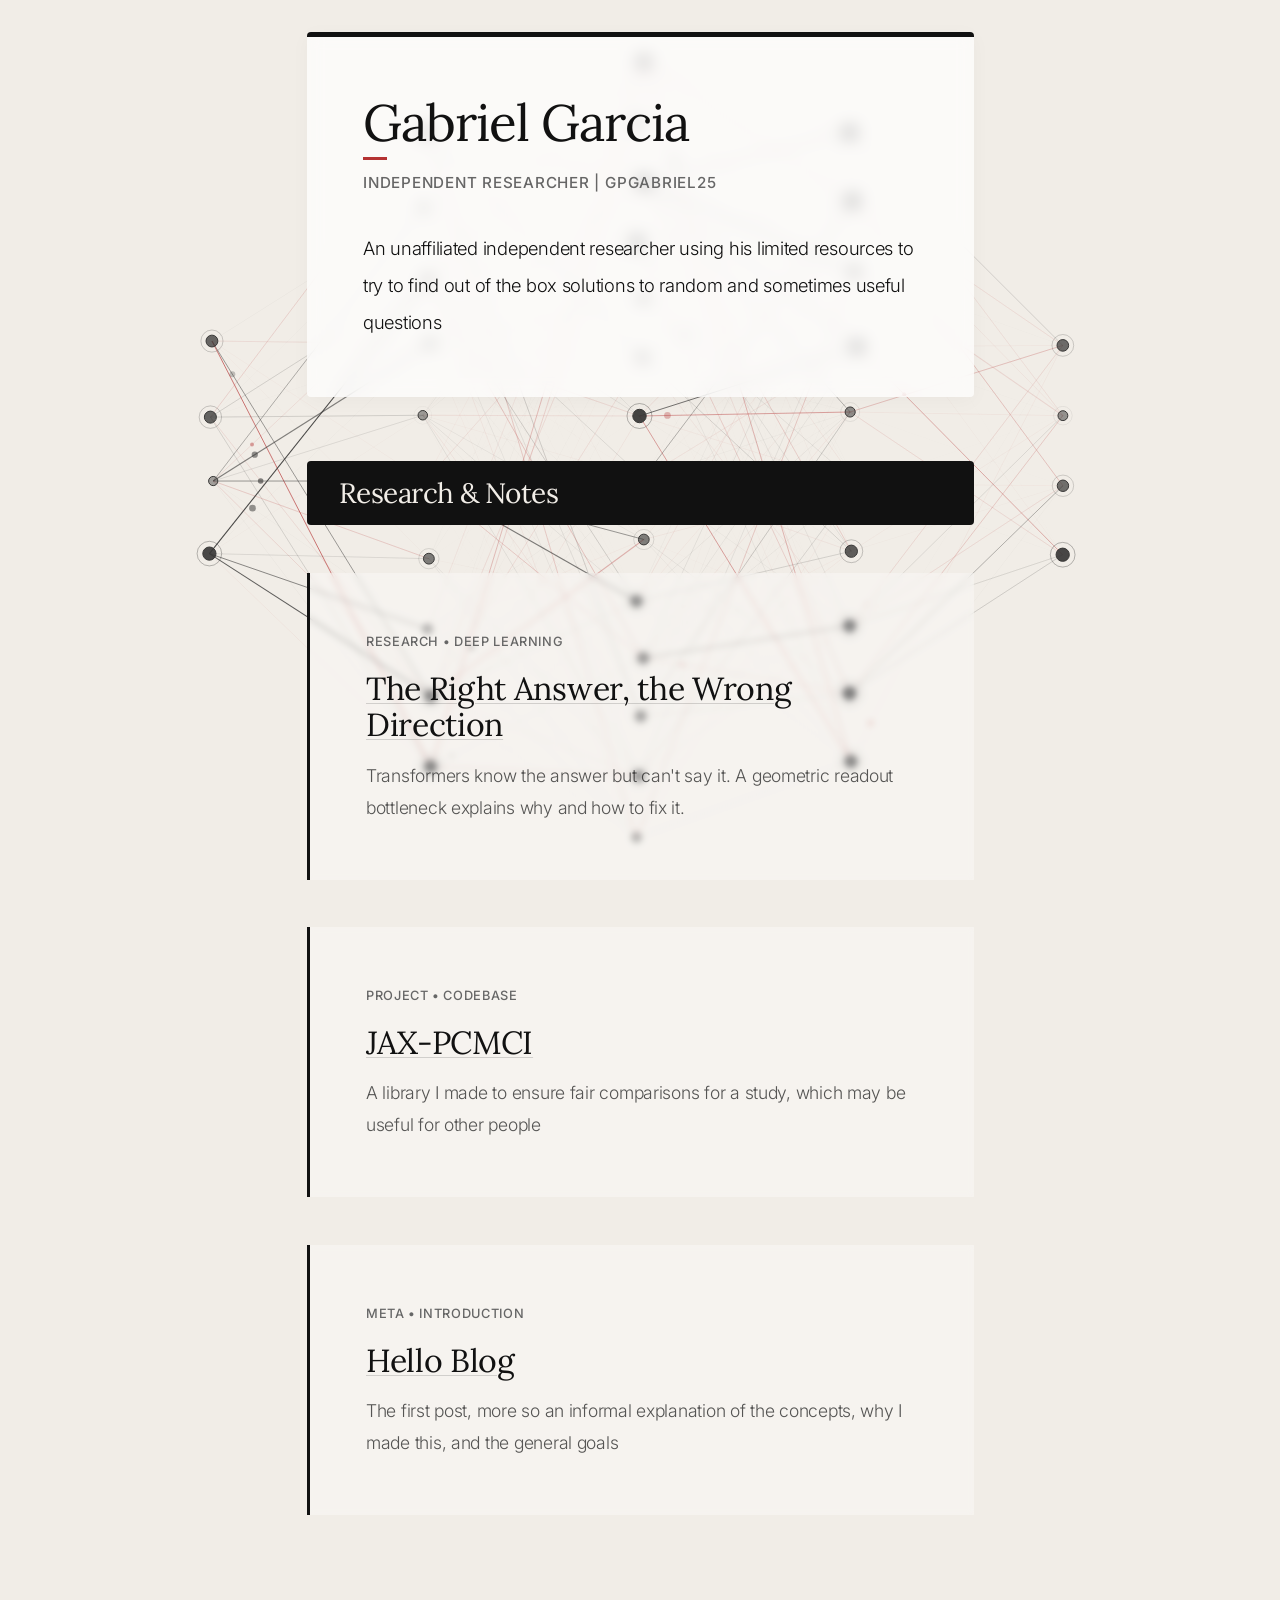
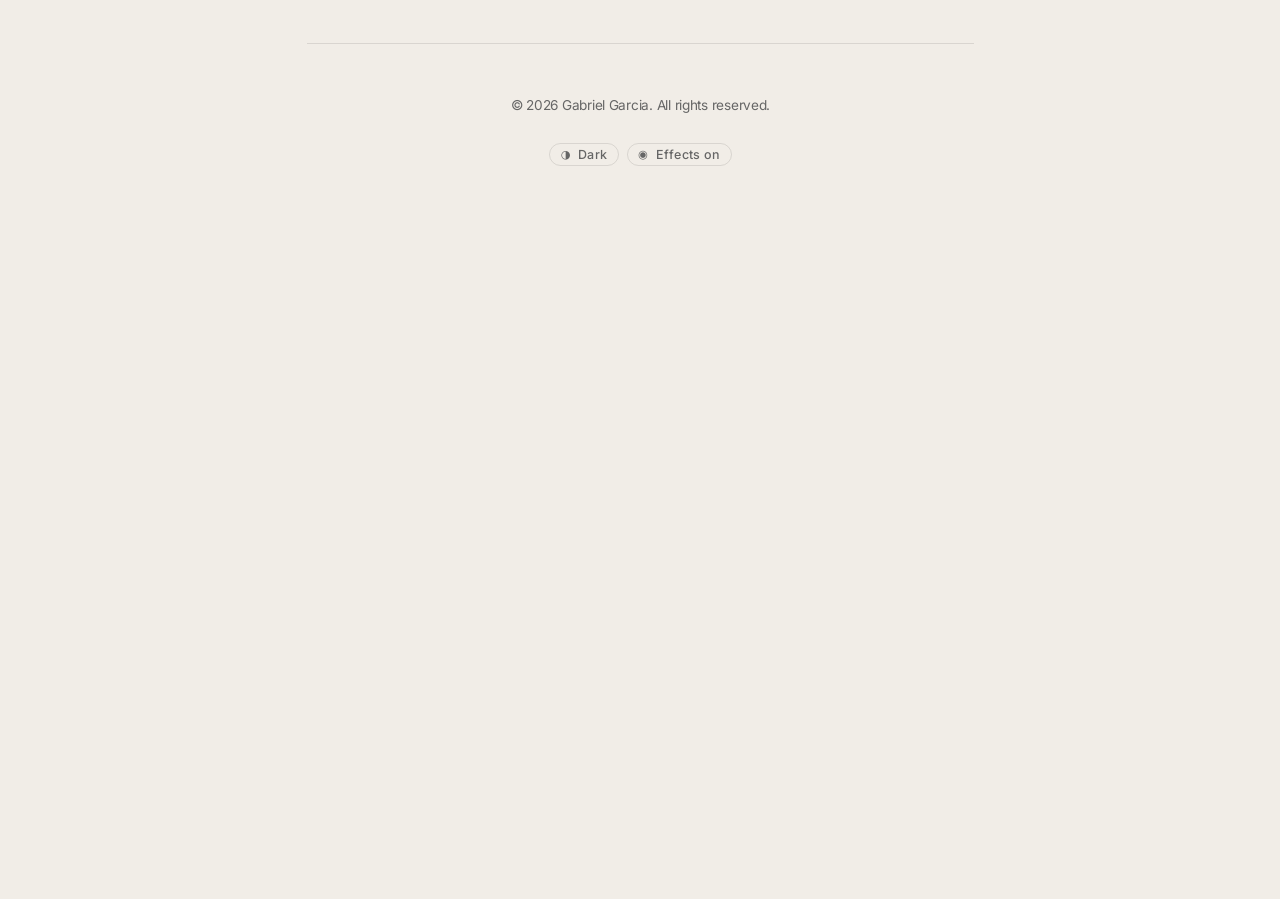
==== commit d073dfd3: "Refresh site metadata and configuration" ====
--- a/index.html
+++ b/index.html
@@ -85,5 +85,6 @@
 
     <script src="script.js" defer></script>
     <script src="site-controls.js" defer></script>
+    <script src="statcounter.js" defer></script>
 </body>
 </html>
